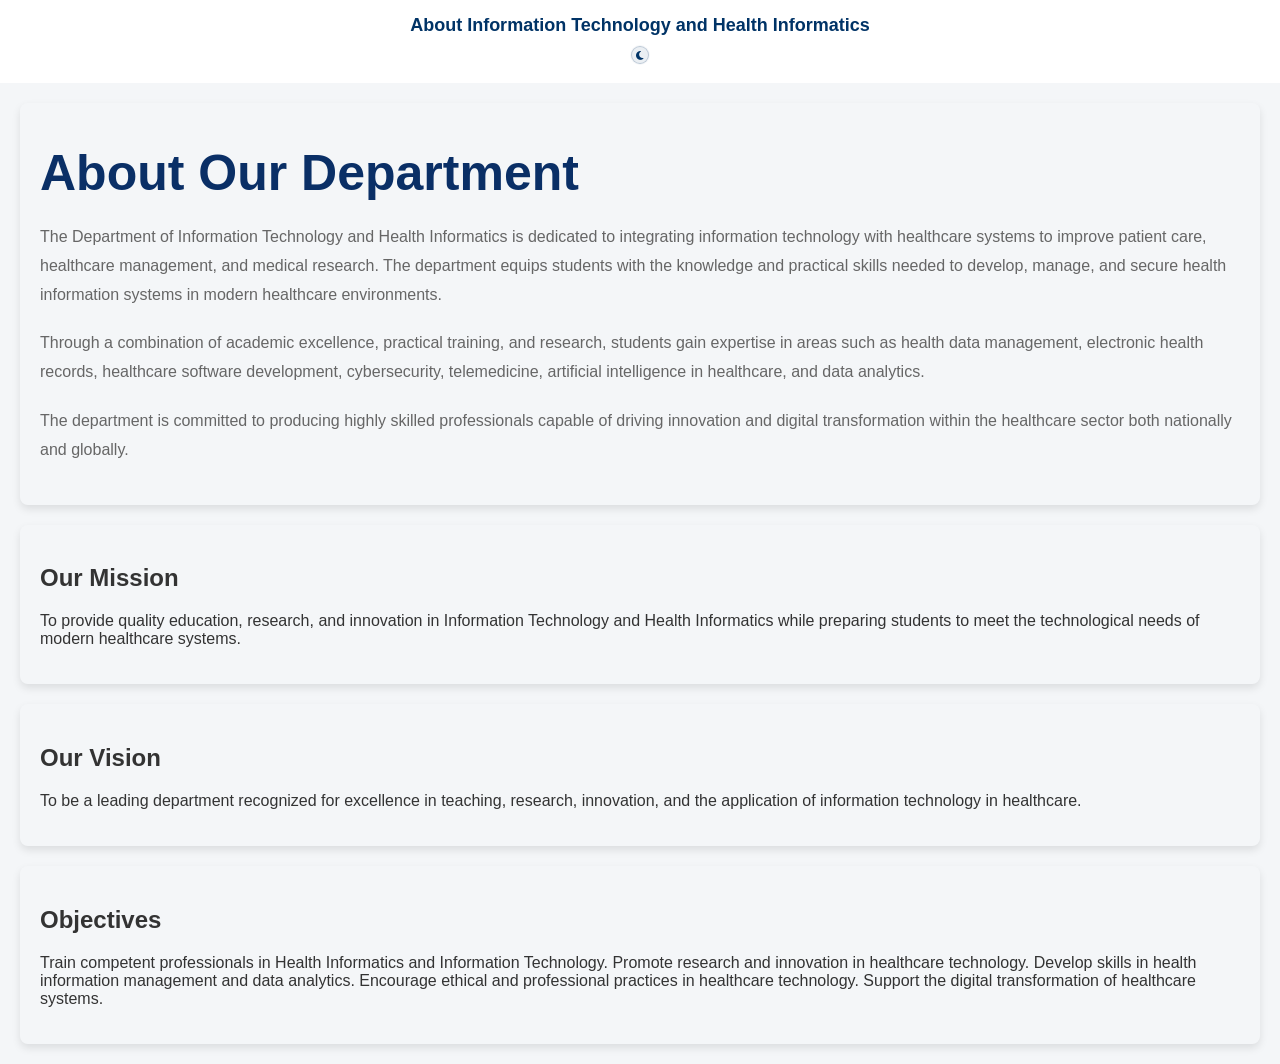
==== about.html @ 82abf234 "Initial commit" ====
<!DOCTYPE html>
<html lang="en">
<head>
    <meta charset="UTF-8">
    <meta name="viewport" content="width=device-width, initial-scale=1.0">
    <title>About-Information Technology and Health Informatics</title>
    <link rel="stylesheet" href="https://cdnjs.cloudflare.com/ajax/libs/font-awesome/6.5.2/css/all.min.css">
    <link rel="stylesheet" href="style.css">
</head>

<header>
    <h1>About Information Technology and Health Informatics</h1>
    <button class="theme-toggle" type="button" aria-label="Toggle dark mode" style="margin: 0 auto 14px; display: flex;"><i class="fa-solid fa-moon"></i></button>
</header>

<main>
    <section>
        <div class="about-content">

        <h2>About Our Department</h2>
        <p>
            The Department of Information Technology and Health Informatics is dedicated to integrating information technology with healthcare systems to improve patient care, healthcare management, and medical research. The department equips students with the knowledge and practical skills needed to develop, manage, and secure health information systems in modern healthcare environments.
        </p>
        <p>
            Through a combination of academic excellence, practical training, and research, students gain expertise in areas such as health data management, electronic health records, healthcare software development, cybersecurity, telemedicine, artificial intelligence in healthcare, and data analytics.
        </p>
        <p>
            The department is committed to producing highly skilled professionals capable of driving innovation and digital transformation within the healthcare sector both nationally and globally.
        </p>
        </div>

        <div class="mission">
        <h2>Our Mission</h2>
        <p>
            To provide quality education, research, and innovation in Information Technology and Health Informatics while preparing students to meet the technological needs of modern healthcare systems.
        </p>
        </div>

        <div class="vision">
        <h2>Our Vision</h2>
        <p>
            To be a leading department recognized for excellence in teaching, research, innovation, and the application of information technology in healthcare.
        </p>
        </div>

        <div class="objectives">
        <h2>Objectives</h2>
        <p>
            Train competent professionals in Health Informatics and Information Technology.
            Promote research and innovation in healthcare technology.
            Develop skills in health information management and data analytics.
            Encourage ethical and professional practices in healthcare technology.
            Support the digital transformation of healthcare systems.
        </p>
        </div>
    </section>
</main>
<body>
    <script>
      const body = document.body;
      const themeButtons = document.querySelectorAll('.theme-toggle');
      const savedTheme = localStorage.getItem('theme');

      const applyTheme = (theme) => {
        const isDark = theme === 'dark';
        body.classList.toggle('dark-mode', isDark);
        themeButtons.forEach((button) => {
          const icon = button.querySelector('i');
          if (!icon) return;
          icon.classList.toggle('fa-moon', !isDark);
          icon.classList.toggle('fa-sun', isDark);
          button.setAttribute('aria-label', isDark ? 'Switch to light mode' : 'Switch to dark mode');
        });
      };

      const preferredTheme = savedTheme || (window.matchMedia('(prefers-color-scheme: dark)').matches ? 'dark' : 'light');
      applyTheme(preferredTheme);

      themeButtons.forEach((button) => {
        button.addEventListener('click', () => {
          const nextTheme = body.classList.contains('dark-mode') ? 'light' : 'dark';
          localStorage.setItem('theme', nextTheme);
          applyTheme(nextTheme);
        });
      });
    </script>
</body>
</html>

<style>
div.about-content, div.mission, div.vision, div.objectives {
    padding: 20px;
    margin: 20px;
    box-shadow: 0 4px 8px rgba(0, 0, 0, 0.1);
    border-radius: 8px;
}
---- style.css ----
:root {
  --bg: #f4f6f8;
  --surface: #ffffff;
  --surface-soft: #f8fafc;
  --surface-alt: #eef5ff;
  --primary: #003366;
  --primary-strong: #0a3d91;
  --primary-soft: #65b1f3;
  --text: #333333;
  --heading: #0a2f66;
  --muted: #666666;
  --nav-text: #233574;
  --border: rgba(17, 58, 74, 0.12);
  --shadow: rgba(0, 0, 0, 0.12);
  --section-title: #113a4a;
  --card-heading: #173a4b;
  --tag: #8da0b3;
}

* {
  box-sizing: border-box;
}

html {
  scroll-behavior: smooth;
}

body {
  margin: 0;
  font-family: Arial, sans-serif;
  background: var(--bg);
  color: var(--text);
  overflow-x: hidden;
  transition: background-color 0.25s ease, color 0.25s ease;
}

body.dark-mode {
  --bg: #0b1220;
  --surface: #111c2d;
  --surface-soft: #16253a;
  --surface-alt: #0c1b2b;
  --primary: #8ec5ff;
  --primary-strong: #79b7ff;
  --primary-soft: #6ab5ff;
  --text: #ecf3ff;
  --heading: #edf6ff;
  --muted: #b8c7d9;
  --nav-text: #dfeeff;
  --border: rgba(255, 255, 255, 0.08);
  --shadow: rgba(0, 0, 0, 0.35);
  --section-title: #eaf4ff;
  --card-heading: #eaf4ff;
  --tag: #a8bdd1;
}

img {
  max-width: 100%;
  display: block;
}

main {
  width: 100%;
}

.top-header {
  background-color: #003366;
  padding: 5px 16px;
  margin-bottom: 0;
  display: flex;
  align-items: center;
  justify-content: space-between;
  width: 100vw;
  margin-left: calc(50% - 50vw);
  margin-right: calc(50% - 50vw);
}

.top-header a,
.top-header a:hover {
  text-decoration: none;
}

.theme-toggle {
  width: 18px;
  height: 18px;
  min-width: 18px;
  min-height: 18px;
  border: 1px solid rgba(255, 255, 255, 0.25);
  border-radius: 50%;
  background: rgba(255, 255, 255, 0.08);
  color: #fff;
  display: inline-flex;
  align-items: center;
  justify-content: center;
  cursor: pointer;
  padding: 0;
  transition: transform 0.2s ease, background 0.2s ease;
}

.theme-toggle:hover {
  transform: translateY(-1px);
  background: rgba(255, 255, 255, 0.14);
}

.theme-toggle i {
  font-size: 10px;
  line-height: 1;
}

nav .theme-toggle,
header > .theme-toggle {
  background: rgba(0, 51, 102, 0.08);
  border-color: rgba(0, 51, 102, 0.2);
  color: var(--primary);
  box-shadow: 0 0 0 1px rgba(0, 51, 102, 0.04);
}

body.dark-mode nav .theme-toggle,
body.dark-mode header > .theme-toggle {
  background: rgba(255, 255, 255, 0.08);
  border-color: rgba(255, 255, 255, 0.18);
  color: var(--text);
  box-shadow: none;
}

.left ul {
  display: flex;
  color: white;
  justify-content: flex-start;
  gap: 12px;
  font-size: 15px;
  list-style: none;
  padding: 0;
  margin: 0;
  margin-left: 20px;
}

.left ul li a {
  color: white;
  text-decoration: none;
  display: flex;
  align-items: center;
  gap: 6px;
}

.left ul li a i {
  color: #8ec5ff;
}

.right {
  display: flex;
  justify-content: flex-end;
  align-items: center;
  font-size: 12px;
  list-style: none;
  gap: 20px;
  color: white;
  margin-left: auto;
  padding: 0;
  margin: 0;
}

.right li a {
  color: white;
  text-decoration: none;
  display: flex;
  align-items: center;
  gap: 6px;
}

.right li a i {
  color: #8ec5ff;
}


header {
    background-color: var(--surface);
    color: var(--text);
    text-align: center;
    padding: 5px;
    position: relative;
    z-index: 1000;
    width: 100vw;
    margin-left: calc(50% - 50vw);
    margin-right: calc(50% - 50vw);
    transition: background-color 0.25s ease, color 0.25s ease;
}

.menu-toggle {
  display: none;
  background-color: white;
  color:  #003366;
  border: none;
  padding: 10px 15px;
  cursor: pointer;
}

header h1 {
  color: #003366;
  margin: 10px;;
  font-size: 18px;
}

.logo {
  background-color: #fff;
  display: flex;
  width: 100%;
  height: 50px;
  align-items: left;
  border-radius: 150px;
  justify-content: left;
  gap: 1px;
}

.header-container .logo div {
  display: flex;
  flex-direction: column;
  align-items: flex-start;
  justify-content: center;
  line-height: 1.2;
}

.header-container .logo div span {
  color: #003366;
  font-weight: 700;
}

nav {
  padding: 5px;
  text-align: center;
  margin-top: -50px;
}
.dropdown{
    position:relative;
}

.dropdown-content{

    position:absolute;
    top:100%;
    left: -70px;
    min-width:240px;
    background:white;
    border-radius:10px;
    list-style:none;
    padding:10px 0;
    box-shadow:0 10px 30px rgba(0,0,0,.15);
    opacity:0;
    visibility:hidden;
    transform:translateY(15px);
    transition:.35s;
    z-index:999;
}

.dropdown-content li{
    width:100%;
}

.dropdown-content li a{

    display:block;
    padding:15px 20px;
    color:#1b2b5a;
    text-decoration:none;
    font-weight:500;
    transition:.3s;
}

.dropdown-content li a:hover{
    background:#0A3D91;
    color:white;
    padding-left:30px;
}

.dropdown:hover .dropdown-content{
    opacity:1;
    visibility:visible;
    transform:translateY(0);
}

.dropdown i{
    margin-left:5px;
    font-size:12px;
    transition:.3s;
}

.dropdown:hover i{
    transform:rotate(180deg);
}

nav a {
  color: var(--nav-text);
  margin: 0 15px;
  font-weight: bolder;
  text-decoration: none;
}

nav a:hover {
  text-decoration: underline;
  text-decoration-color: #003366;
  text-decoration-thickness: 2px;
}

nav ul {
    display: flex;
    flex-wrap: wrap;
    gap: 10px;
    list-style: none;
    justify-content: flex-end;
    align-items: center;
}

.hero {
  height: 75vh;
  background: linear-gradient(rgba(0,0,0,0.55), rgba(0,0,0,0.55)),
              url("format.jpeg");
  background-size: cover;
  background-position: center;
  background-attachment: fixed;
  background-repeat:repeat;

  display: flex;
  flex-direction: column;
  justify-content: center;
  align-items: center;
  text-align: center;
  color: white;
  padding: 20px;
  animation:slideRight 1.9s ease forwards;
}

@keyframes slideRight{

    from{

        opacity:0;

        transform:translateX(120px);

    }

    to{

        opacity:1;

        transform:translateX(0);

    }
}

.hero-content {
  max-width: 800px;
  display: flex;
  font-family: 'Syne', sans-serif;
  flex-direction: column;
  align-items: center;
  justify-content: center;
}

.hero-content h1 {
  line-height: 1.1;
  font-size: 70px;
  margin: 10px 0;
}
.hero-content h2 {
  justify-content: center;
  line-height: 1.5;
  margin-top: 15px;
}

.hero-content h3 {
  color: #65b1f3;
  margin-bottom: 15px;
  font-size: 25px;
  line-height: 1.2;
}


.hero-content button {
  padding: 14px 28px;
  border: none;
  color: white;
  font-size: 16px;
  border-radius: 6px;
  cursor: pointer;
}

button {
  background: #003366;
  color: white;
  border: none;
  margin-top: 5px;
  padding: 12px 22px;
  border-radius: 6px;
  align-self: center;
  cursor: pointer;
}

button a {
  color: white;
  text-decoration: none;
}


.statistics{
    width:100%;
    display:flex;
    justify-content:center;
    align-items:center;
    position:relative;
    margin-top:-40px;
    z-index:100;
}

.stat-box{
    width:92%;
    max-width:1000px;
    background:#fff;
    border-radius:16px;
    display:flex;
    justify-content:space-between;
    align-items:center;
    padding:12px 14px;
    box-shadow:0 10px 28px rgba(0,0,0,.12);
    overflow:hidden;
    margin:0 auto;
}

.stat{
    flex:1;
    display:flex;
    align-items:center;
    justify-content:center;
    gap:12px;
    padding:6px 10px;
}

.icon{
    width:50px;
    height:50px;
    background:#eef5ff;
    border-radius:16px;
    display:flex;
    justify-content:center;
    align-items:center;
    font-size:22px;
    color:#0A3D91;
    flex-shrink:0;
}

.text h2 {
    margin:0;
    font-size:28px;
    color:#0A3D91;
    font-weight:700;
}

.text p {
    color:#666;
    font-size:15px;
    margin-top:3px;
}

.divider {
    width:1px;
    height:80px;
    background:#ddd;
}

.about {
    width:90%;
    max-width:1200px;
    margin:120px auto;
    display:flex;
    justify-content:space-between;
    align-items:center;
    gap:80px;
}

.about-image {
    flex:1;
    position:relative;
    margin-top: -300px;
}

.main-image {
    width:100%;
    border-radius:20px;
    margin-top: 150px;
    display:block;
}

.small-image {
    width:220px;
    position:absolute;
    right:-40px;
    bottom:-40px;
    border-radius:20px;
    border:8px solid white;
    box-shadow:0 15px 40px rgba(0,0,0,.2);
}

.about-content {
    flex:1;
    margin-top: -50px;;
}

.about-content span {
    color:#1b6ef3;
    font-weight:700;
    letter-spacing:1px;
}

.about-content h2 {
    font-size:50px;
    color:#0A2F66;
    margin:20px 0;
    line-height:1.2;
}

.about-content p {
    color:#666;
    line-height:1.8;
    margin-bottom:20px;
}

.features {
    display:grid;
    grid-template-columns:repeat(2,1fr);
    gap:20px;
    margin:30px 0;

}

.features div {
    color:#333;
    font-weight:600;
}

.about-btn {
    display:inline-block;
    background:#003B8E;
    color:white;
    text-decoration:none;
    text-decoration-color: white;
    margin-top: -200px;
    padding:15px 35px;
    border-radius:8px;
    transition:.3s;
}

.about-btn a {
    color:white;
    text-decoration:none;
    text-decoration-color: white;
}

.about-btn:hover {
    background:#0a58ca;

}


/* =========================================
   RESEARCH & INNOVATION
========================================= */

.research-section{
    margin-top: -110px;
    padding:100px 8%;
}


/* Main Container */

.research-container{
    max-width:1200px;
    margin:auto;
}


/* Heading */

.research-heading{
    text-align:center;
    max-width:750px;
    margin:0 auto 65px;
}

.research-heading > span{

    display:inline-block;

    color:#0A3D91;

    font-size:14px;

    font-weight:700;

    letter-spacing:3px;

    margin-bottom:15px;

}

.research-heading h2{

    font-size:44px;

    line-height:1.2;

    color:#173A4B;

    margin:0 0 20px;

}

.research-heading h2 strong{

    color:#0A3D91;

}

.research-heading p{

    color:#6b7280;

    line-height:1.8;

    font-size:16px;

}


/* =========================================
   MAIN RESEARCH CONTENT
========================================= */

.research-main{

    display:grid;

    grid-template-columns:1fr 1fr;

    gap:70px;

    align-items:center;

}


/* Image */

.research-image{

    position:relative;

    height:520px;

    border-radius:20px;

    overflow:hidden;

}

.research-image img{

    width:100%;

    height:100%;

    object-fit:cover;

    display:block;

    transition:.6s ease;

}

.research-image:hover img{

    transform:scale(1.05);

}


/* Image label */

.research-image-label{

    position:absolute;

    left:25px;

    bottom:25px;

    display:flex;

    align-items:center;

    gap:10px;

    background:#0A3D91;

    color:#ffffff;

    padding:13px 20px;

    border-radius:8px;

    font-size:14px;

    font-weight:600;

}

.research-image-label i{

    font-size:18px;

}


/* =========================================
   CONTENT
========================================= */

.research-content{

    padding-right:20px;

}

.research-subtitle{

    color:#0A3D91;

    font-size:13px;

    font-weight:700;

    letter-spacing:2px;

}

.research-content h3{

    color:#173A4B;

    font-size:36px;

    line-height:1.25;

    margin:15px 0 20px;

}

.research-content p{

    color:#68737d;

    line-height:1.8;

    margin-bottom:15px;

}


/* Research list */

.research-list{

    display:grid;

    grid-template-columns:1fr 1fr;

    gap:15px;

    margin:30px 0;

}

.research-item{

    display:flex;

    align-items:center;

    gap:12px;

    color:#173A4B;

    font-weight:600;

}

.research-item i{

    width:38px;

    height:38px;

    display:flex;

    align-items:center;

    justify-content:center;

    background:#eef6ff;

    color:#0A3D91;

    border-radius:50%;

}


/* Button */

.research-btn{

    display:inline-flex;

    align-items:center;

    gap:12px;

    background:#0A3D91;

    color:#ffffff;

    padding:14px 25px;

    border-radius:6px;

    text-decoration:none;

    font-weight:600;

    transition:.3s;

}

.research-btn:hover{

    background:#062b68;

    transform:translateX(5px);

}

/* =========================================
   STAFF PREVIEW - HOME PAGE
========================================= */

.staff-preview {
    width: 100%;
    padding: 90px 0;

   
}

.staff-preview-container {
    width: min(1170px, 90%);
    margin: 0 auto;
}


/* =========================================
   SECTION HEADING
========================================= */

.staff-preview-heading {
    max-width: 700px;

    margin: 0 auto 50px;

    text-align: center;
}

.staff-preview-heading span {
    display: block;

    margin-bottom: 10px;

    color: #8da0b3;

    font-size: 14px;

    font-weight: 600;

    letter-spacing: 3px;
}

.staff-preview-heading h2 {
    margin: 0 0 15px;

    color: #113a4a;

    font-size: 40px;

    line-height: 1.2;
}

.staff-preview-heading p {
    margin: 0;

    color: #697785;

    font-size: 15px;

    line-height: 1.8;
}


/* =========================================
   HOD FEATURE
========================================= */

.hod-preview {
    display: grid;

    grid-template-columns: 42% 58%;

    max-width: 1000px;

    margin: 0 auto;

    background: #f8fafc;

    overflow: hidden;

    box-shadow:
        0 10px 35px rgba(0, 0, 0, 0.07);
}


/* =========================================
   HOD IMAGE
========================================= */

.hod-preview-image {
    height: 390px;

    overflow: hidden;
}

.hod-preview-image img {
    width: 100%;
    height: 100%;

    display: block;

    object-fit: cover;

    transition: transform 0.5s ease;
}

.hod-preview:hover .hod-preview-image img {
    transform: scale(1.04);
}


/* =========================================
   HOD CONTENT
========================================= */

.hod-preview-content {
    padding: 50px;

    display: flex;

    flex-direction: column;

    justify-content: center;
}

.hod-preview-label {
    display: block;

    margin-bottom: 12px;

    color: #59d9ae;

    font-size: 12px;

    font-weight: 700;

    letter-spacing: 2px;
}

.hod-preview-content h3 {
    margin: 0 0 15px;

    color: #113a4a;

    font-size: 32px;
}

.hod-preview-course {
    margin: 0 0 15px;

    color: #113a4a;

    font-size: 15px;

    font-weight: 600;
}

.hod-preview-course i {
    margin-right: 8px;

    color: #59d9ae;
}

.hod-preview-description {
    max-width: 520px;

    margin: 0;

    color: #697785;

    font-size: 15px;

    line-height: 1.8;
}


/* =========================================
   MEET STAFF BUTTON
========================================= */

.hod-preview-button {
    display: inline-flex;

    align-items: center;

    gap: 10px;

    width: fit-content;

    margin-top: 25px;

    padding: 12px 20px;

    background: #113a4a;

    color: #ffffff;

    text-decoration: none;

    font-size: 13px;

    font-weight: 600;

    transition: all 0.3s ease;
}

.hod-preview-button:hover {
    background: #59d9ae;

    color: #113a4a;

    transform: translateY(-2px);
}

.hod-preview-button i {
    transition: transform 0.3s ease;
}

.hod-preview-button:hover i {
    transform: translateX(5px);
}


/* =========================================
   TABLET
========================================= */

body.dark-mode .top-header,
body.dark-mode header,
body.dark-mode .stat-box,
body.dark-mode .news-card,
body.dark-mode .hod-preview,
body.dark-mode .news-content,
body.dark-mode .about-btn,
body.dark-mode .research-main,
body.dark-mode .news-section,
body.dark-mode .staff-preview {
  background-color: var(--surface);
}

body.dark-mode .stat-box,
body.dark-mode .news-card,
body.dark-mode .hod-preview,
body.dark-mode .research-item,
body.dark-mode .feature,
body.dark-mode .mission,
body.dark-mode .vision,
body.dark-mode .objectives,
body.dark-mode .about-content,
body.dark-mode .news-content {
  box-shadow: 0 12px 30px var(--shadow);
}

body.dark-mode .dropdown-content {
  background: var(--surface);
  box-shadow: 0 10px 30px rgba(0, 0, 0, 0.35);
}

body.dark-mode .dropdown-content li a,
body.dark-mode .about-content p,
body.dark-mode .features div,
body.dark-mode .research-heading h2,
body.dark-mode .research-content h3,
body.dark-mode .research-content p,
body.dark-mode .news-header h2,
body.dark-mode .news-content h3,
body.dark-mode .news-content p,
body.dark-mode .staff-preview-heading h2,
body.dark-mode .staff-preview-heading p,
body.dark-mode .hod-preview-content h3,
body.dark-mode .hod-preview-description,
body.dark-mode .text p,
body.dark-mode .about-content h2,
body.dark-mode .logo h1,
body.dark-mode .hero-content h2,
body.dark-mode .hero-content h3,
body.dark-mode .hero-content h1,
body.dark-mode .news-meta,
body.dark-mode .research-item,
body.dark-mode .research-item span,
body.dark-mode .news-meta span,
body.dark-mode .small-title,
body.dark-mode .research-subtitle,
body.dark-mode .research-heading > span,
body.dark-mode .about-content span,
body.dark-mode .hod-preview-label,
body.dark-mode .staff-preview-heading span,
body.dark-mode .research-image-label {
  color: var(--text);
}

body.dark-mode .about-content h2,
body.dark-mode .research-heading h2,
body.dark-mode .research-content h3,
body.dark-mode .news-header h2,
body.dark-mode .news-content h3,
body.dark-mode .staff-preview-heading h2,
body.dark-mode .hod-preview-content h3,
body.dark-mode .logo h1 {
  color: var(--heading);
}

body.dark-mode .text h2,
body.dark-mode .research-heading h2 strong,
body.dark-mode .research-subtitle,
body.dark-mode .about-content span,
body.dark-mode .research-image-label,
body.dark-mode .news-meta i,
body.dark-mode .hod-preview-course i,
body.dark-mode .hod-preview-button:hover i,
body.dark-mode .research-item i {
  color: var(--primary-strong);
}

body.dark-mode .icon,
body.dark-mode .research-item i,
body.dark-mode .date-badge,
body.dark-mode .research-image-label,
body.dark-mode .hod-preview-button:hover {
  background: var(--surface-alt);
}

body.dark-mode .divider,
body.dark-mode .news-meta,
body.dark-mode .dropdown-content li a,
body.dark-mode .news-content hr {
  border-color: var(--border);
}

body.dark-mode .hero {
  background: linear-gradient(rgba(0,0,0,0.72), rgba(0,0,0,0.72)), url("format.jpeg") center/cover no-repeat;
}

body.dark-mode .logo {
  background: transparent;
}

body.dark-mode .news-arrows button,
body.dark-mode .news-content .read-more,
body.dark-mode .about-btn,
body.dark-mode .hod-preview-button,
body.dark-mode button,
body.dark-mode .research-btn {
  background: var(--primary);
  color: #0b1220;
}

body.dark-mode .news-arrows button:hover,
body.dark-mode .news-content .read-more:hover,
body.dark-mode .about-btn:hover,
body.dark-mode .hod-preview-button:hover,
body.dark-mode button:hover,
body.dark-mode .research-btn:hover {
  filter: brightness(1.12);
}

@media (max-width: 800px) {

    .hod-preview {
        grid-template-columns: 1fr;
    }

    .hod-preview-image {
        height: 350px;
    }

    .hod-preview-content {
        padding: 40px;
    }

}


/* =========================================
   MOBILE
========================================= */

@media (max-width: 600px) {

    .staff-preview {
        padding: 65px 0;
    }

    .staff-preview-heading {
        margin-bottom: 35px;
    }

    .staff-preview-heading h2 {
        font-size: 32px;
    }

    .staff-preview-heading p {
        font-size: 14px;
    }

    .hod-preview-image {
        height: 300px;
    }

    .hod-preview-content {
        padding: 30px;
    }

    .hod-preview-content h3 {
        font-size: 27px;
    }

}

/* =========================================
   NEWS SECTION
========================================= */

.news-section {
    width: 100%;
    padding: 80px 0 90px;
    margin: 0;
    margin-bottom: -40px;
}

/* Keep the news container independent
   from other .container elements */
.news-section .container {
    width: min(1170px, 90%);
    margin: 0 auto;
    padding: 0;
}

/* =========================================
   NEWS HEADER
========================================= */

.news-header {
    display: flex;
    justify-content: space-between;
    align-items: flex-end;
    margin-bottom: 45px;
}

.news-header > div:not(.news-arrows) {
    display: flex;
    flex-direction: column;
    align-items: flex-start;
}

.small-title {
    display: block;
    color: #8da0b3;
    font-size: 15px;
    font-weight: 500;
    letter-spacing: 4px;
    margin-bottom: 12px;
    text-transform: uppercase;
}

.news-header h2 {
    margin: 0;
    color: #113a4a;
    font-size: 48px;
    line-height: 1.15;
    font-weight: 700;
}

/* =========================================
   ARROW BUTTONS
========================================= */

.news-arrows {
    display: flex;
    gap: 12px;
    flex-shrink: 0;
    flex-direction: row;
    align-items: center;
}

.news-arrows button {
    width: 46px;
    height: 46px;
    border: 1px solid #113a4a;
    border-radius: 5px;
    background: #ffffff;
    color: #113a4a;
    display: inline-flex;
    align-items: center;
    justify-content: center;
    cursor: pointer;
    transition: all 0.3s ease;
}

.news-arrows button:hover {
    background: #113a4a;
    color: #ffffff;
}

.news-arrows button i {
    font-size: 15px;
}

/* =========================================
   NEWS SLIDER
========================================= */

.news-slider {
    width: 100%;
    overflow: hidden;
}

.news-track {
    display: flex;
    width: 100%;
    gap: 36px;
    transition: transform 0.5s ease;
}

/* =========================================
   NEWS CARD
========================================= */

.news-card {
    flex: 0 0 calc((100% - 36px) / 2);
    display: flex;
    height: 50%;
    margin-bottom: 60px;
    min-height: 370px;
    background: #ffffff;
    overflow: hidden;
    box-shadow: 0 8px 25px rgba(0, 0, 0, 0.05);
}

/* =========================================
   NEWS IMAGE
========================================= */

.news-image {
    position: relative;
    width: 42%;
    min-width: 42%;
    overflow: hidden;
}

.news-image img {
    display: block;
    width: 100%;
    height: 100%;
    object-fit: cover;
}

/* =========================================
   DATE BADGE
========================================= */

.date-badge {
    position: absolute;
    left: 16px;
    bottom: 16px;
    width: 72px;
    height: 72px;
    background: #59e0b3;
    color: #ffffff;
    display: flex;
    flex-direction: column;
    align-items: center;
    justify-content: center;
    z-index: 2;
}

.date-badge h3 {
    margin: 0;
    font-size: 30px;
    line-height: 1;
    font-weight: 700;
}

.date-badge span {
    margin-top: 4px;
    font-size: 12px;
    line-height: 1;
}

/* =========================================
   NEWS CONTENT
========================================= */

.news-content {
    width: 58%;
    padding: 30px 32px;
    display: flex;
    flex-direction: column;
    justify-content: flex-start;
}

.news-content h3 {
    margin: 0 0 20px;
    color: #113a4a;
    font-size: 23px;
    line-height: 1.35;
    font-weight: 700;
}

.news-meta {
    display: flex;
    align-items: center;
    flex-wrap: wrap;
    gap: 20px;
    padding-bottom: 16px;
    border-bottom: 1px solid #e5e9ed;
    color: #82909d;
    font-size: 14px;
}

.news-meta span {
    display: flex;
    align-items: center;
    gap: 7px;
}

.news-meta i {
    color: #59d9ae;
}

.news-content p {
    margin: 20px 0 0;
    color: #697785;
    font-size: 16px;
    line-height: 1.8;
}

/* =========================================
   READ MORE BUTTON
========================================= */

.news-content .read-more {
    display: inline-block;
    align-self: flex-start;
    margin-top: 24px;
    padding: 11px 22px;
    background: #113a4a;
    color: #ffffff;
    text-decoration: none;
    border-radius: 4px;
    font-size: 14px;
    font-weight: 600;
    transition: 0.3s ease;
}

.news-content .read-more:hover {
    background: #59d9ae;
    color: #ffffff;
}

/* =========================================
   TABLET
========================================= */

@media (max-width: 900px) {

    .news-header h2 {
        font-size: 40px;
    }

    .news-card {
        flex: 0 0 100%;
    }

    .news-track {
        gap: 20px;
    }
}

/* =========================================
   MOBILE
========================================= */

@media (max-width: 600px) {

    .news-section {
        padding: 60px 0 70px;
    }

    .news-header {
        align-items: flex-start;
        gap: 25px;
        margin-bottom: 30px;
    }

    .news-header h2 {
        font-size: 32px;
    }

    .small-title {
        font-size: 13px;
        letter-spacing: 3px;
    }

    .news-arrows button {
        width: 40px;
        height: 40px;
    }

    .news-card {
        flex-direction: column;
        min-height: auto;
    }

    .news-image {
        width: 100%;
        min-width: 100%;
        height: 250px;
    }

    .news-content {
        width: 100%;
        padding: 25px;
    }

    .news-content h3 {
        font-size: 21px;
    }

    .news-meta {
        gap: 12px;
    }
}


footer {
  background: linear-gradient(rgba(0,0,0,0.55), rgba(0,0,0,0.55)),
              url("format.jpeg");
  color: white;
  background-attachment: fixed;
  background-size: cover;
  margin-top: 50px;
  margin-bottom: -100px;
  text-align: center;
  padding: 0;
  width: 100vw;
  max-width: none;
  margin-left: calc(50% - 50vw);
  margin-right: calc(50% - 50vw);
}

.footer-container {
    display:grid;
    grid-template-columns:repeat(auto-fit,minmax(250px,1fr));
    gap:50px;
    width: min(1200px, 90%);
    margin: 0 auto;
    padding: 20px 5px;
}

.footer-box h3{
    margin-top:10px;
    color:#fff;
    margin-left:50px;
}

.footer-box h2 {
    margin-left: 0;
    margin-top: 0;
    font-size: 17px;
}

.footer-box p {
    font-size: 14px;
    color:#ddd;
    line-height:1.8;
}

.footer-box ul {
    list-style:none;
    padding:0;
}

.footer-box ul li{
    margin-bottom:15px;
}

.footer-box ul li a{
    color:#ddd;
    text-decoration:none;
    transition:.3s;
}

.footer-box ul li a:hover{
    color:#58A6FF;
    padding-left:8px;
}

.footer-box img {
    width: 70px;
    justify-content: left;
    display: flex;
    margin-bottom: -50px;
    border-radius: 150px;
}

.footer-bottom {
    text-align:center;
    border-top:1px solid rgba(255,255,255,.2);
    margin-top:-10px;
    padding-top:20px;
    color:#ccc;
}

.footer-brand {
    margin-right: 0;
}


.fade-in {
    animation: fadeIn 2s ease-in;
}

@keyframes fadeIn {
    from {
        opacity: 0;
    }

    to {
        opacity: 1;
    }
}

@media screen and (max-width: 768px) {
  .cards {
    flex-direction: column;
    align-items: center;
  }

  header {
    padding: 20px
  }

  nav {
    display: block;
    margin: 10px 0;
  }

  nav ul {
    flex-direction: column;
    align-items: center;
  }

  hero {
    height: auto;
    padding: 20px;
    text-align: center
  }
}

/* =========================================
   GALLERY PAGE
========================================= */

.gallery-page {
    width: 100%;
    padding: 90px 0 100px;
    background: #f8fafc;
}

.gallery-container {
    width: min(1170px, 90%);
    margin: 0 auto;
}


/* =========================================
   GALLERY HEADER
========================================= */

.gallery-header {
    text-align: center;
    max-width: 750px;
    margin: 0 auto 45px;
}

.gallery-small-title {
    display: block;

    color: #8da0b3;
    font-size: 15px;
    font-weight: 500;

    letter-spacing: 4px;

    margin-bottom: 12px;
}

.gallery-header h1 {
    margin: 0 0 18px;

    color: #113a4a;

    font-size: 48px;
    line-height: 1.15;

    font-weight: 700;
}

.gallery-header p {
    margin: 0;

    color: #697785;

    font-size: 16px;
    line-height: 1.8;
}


/* =========================================
   FILTER BUTTONS
========================================= */

.gallery-filters {
    display: flex;
    justify-content: center;
    align-items: center;

    gap: 10px;

    flex-wrap: wrap;

    margin-bottom: 40px;
}

.gallery-filter {
    border: 1px solid #d6dfe5;

    background: #ffffff;

    color: #113a4a;

    padding: 10px 22px;

    border-radius: 4px;

    font-size: 14px;
    font-weight: 600;

    cursor: pointer;

    transition: all 0.3s ease;
}

.gallery-filter:hover,
.gallery-filter.active {
    background: #113a4a;
    border-color: #113a4a;

    color: #ffffff;
}


/* =========================================
   GALLERY GRID
========================================= */

.gallery-grid {
    display: grid;

    grid-template-columns:
        repeat(4, 1fr);

    gap: 22px;
}


/* =========================================
   GALLERY ITEM
========================================= */

.gallery-item {
    position: relative;

    height: 250px;

    overflow: hidden;

    background: #ffffff;

    border-radius: 5px;

    box-shadow:
        0 8px 25px rgba(0, 0, 0, 0.06);

    cursor: pointer;
}

.gallery-item img {
    width: 100%;
    height: 100%;

    object-fit: cover;

    display: block;

    transition:
        transform 0.5s ease;
}

.gallery-item:hover img {
    transform: scale(1.08);
}


/* =========================================
   IMAGE OVERLAY
========================================= */

.gallery-overlay {
    position: absolute;

    left: 0;
    right: 0;
    bottom: 0;

    padding: 22px;

    display: flex;
    justify-content: space-between;
    align-items: flex-end;

    background:
        linear-gradient(
            transparent,
            rgba(0, 0, 0, 0.82)
        );

    color: #ffffff;

    transform: translateY(100%);

    transition:
        transform 0.35s ease;
}

.gallery-item:hover .gallery-overlay {
    transform: translateY(0);
}

.gallery-overlay span {
    font-size: 11px;

    letter-spacing: 2px;

    color: #59e0b3;

    font-weight: 600;
}

.gallery-overlay h3 {
    margin: 5px 0 0;

    font-size: 17px;

    line-height: 1.3;

    color: #ffffff;
}


/* =========================================
   VIEW BUTTON
========================================= */

.gallery-view {
    width: 38px;
    height: 38px;

    border: 1px solid rgba(255,255,255,0.5);

    border-radius: 50%;

    background: rgba(255,255,255,0.12);

    color: #ffffff;

    display: flex;
    align-items: center;
    justify-content: center;

    cursor: pointer;

    flex-shrink: 0;

    transition: all 0.3s ease;
}

.gallery-view:hover {
    background: #59e0b3;

    border-color: #59e0b3;

    color: #113a4a;
}


/* =========================================
   HIDDEN GALLERY ITEMS
========================================= */

.gallery-item.hide {
    display: none;
}


/* =========================================
   TABLET
========================================= */

@media (max-width: 1000px) {

    .gallery-grid {
        grid-template-columns:
            repeat(3, 1fr);
    }

}


/* =========================================
   SMALL TABLET
========================================= */

@media (max-width: 750px) {

    .gallery-grid {
        grid-template-columns:
            repeat(2, 1fr);
    }

    .gallery-header h1 {
        font-size: 40px;
    }

}


/* =========================================
   MOBILE
========================================= */

@media (max-width: 550px) {

    .gallery-page {
        padding: 60px 0 70px;
    }

    .gallery-container {
        width: 90%;
    }

    .gallery-header h1 {
        font-size: 32px;
    }

    .gallery-header p {
        font-size: 15px;
    }

    .gallery-grid {
        grid-template-columns: 1fr;

        gap: 18px;
    }

    .gallery-item {
        height: 280px;
    }

    .gallery-overlay {
        transform: translateY(0);
    }

}

/* =========================================
   STAFF PAGE
========================================= */

.staff-page {
    width: 100%;
    padding: 90px 0 100px;
    background: #f8fafc;
}

.staff-container {
    width: min(1170px, 90%);
    margin: 0 auto;
}


/* =========================================
   STAFF HEADER
========================================= */

.staff-header {
    max-width: 760px;
    margin: 0 auto 60px;
    text-align: center;
}

.staff-header span {
    display: block;

    color: #003366;

    font-size: 15px;
    font-weight: 500;

    letter-spacing: 4px;

    margin-bottom: 12px;
}

.staff-small-title {
    display: block;

    color: #8da0b3;

    font-size: 15px;
    font-weight: 500;

    letter-spacing: 4px;

    margin-bottom: 12px;
}

.staff-header h1 {
    margin: 0 0 18px;

    color: #113a4a;

    font-size: 48px;
    line-height: 1.15;
}

.staff-header p {
    margin: 0;

    color: #697785;

    font-size: 16px;
    line-height: 1.8;
}


/* =========================================
   HOD SECTION
========================================= */

.hod-section {
    display: grid;

    grid-template-columns: 40% 60%;

    background: #ffffff;

    margin-bottom: 80px;

    box-shadow:
        0 10px 35px rgba(0, 0, 0, 0.06);

    overflow: hidden;
}

.hod-image {
    height: 400px;
}

.hod-image img {
    width: 100%;
    height: 100%;

    display: block;

    object-fit: cover;
}

.hod-content {
    padding: 55px;

    display: flex;
    flex-direction: column;
    justify-content: center;
}

.staff-role {
    display: inline-block;

    color: #59d9ae;

    font-size: 13px;
    font-weight: 700;

    letter-spacing: 2px;

    margin-bottom: 15px;
}

.hod-content h2 {
    margin: 0 0 20px;

    color: #113a4a;

    font-size: 34px;
}

.hod-content p {
    margin: 0;

    color: #697785;

    font-size: 16px;

    line-height: 1.8;
}

.hod-content .staff-course {
    margin-bottom: 18px;

    color: #113a4a;

    font-weight: 600;
}

.staff-course i {
    margin-right: 8px;

    color: #59d9ae;
}


/* =========================================
   STAFF SECTION TITLE
========================================= */

.staff-section-title {
    margin-bottom: 35px;
}

.staff-section-title span {
    display: block;

    color: #8da0b3;

    font-size: 14px;

    letter-spacing: 3px;

    margin-bottom: 8px;
}

.staff-section-title h2 {
    margin: 0;

    color: #113a4a;

    font-size: 36px;
}


/* =========================================
   STAFF GRID
========================================= */

.staff-grid {
    display: grid;

    grid-template-columns:
        repeat(4, 1fr);

    gap: 25px;
}


/* =========================================
   STAFF CARD
========================================= */

.staff-card {
    background: #ffffff;

    overflow: hidden;

    box-shadow:
        0 8px 25px rgba(0, 0, 0, 0.06);

    transition:
        transform 0.3s ease,
        box-shadow 0.3s ease;
}

.staff-card:hover {
    transform: translateY(-7px);

    box-shadow:
        0 15px 35px rgba(0, 0, 0, 0.10);
}


/* =========================================
   STAFF PHOTO
========================================= */

.staff-photo {
    width: 100%;
    height: 270px;

    overflow: hidden;

    background: #e8eef2;
}

.staff-photo img {
    width: 100%;
    height: 100%;

    display: block;

    object-fit: cover;

    transition:
        transform 0.5s ease;
}

.staff-card:hover .staff-photo img {
    transform: scale(1.05);
}


/* =========================================
   STAFF INFORMATION
========================================= */

.staff-info {
    padding: 25px;
}

.staff-position {
    display: block;

    color: #59d9ae;

    font-size: 11px;
    font-weight: 700;

    letter-spacing: 1.5px;

    text-transform: uppercase;

    margin-bottom: 8px;
}

.staff-info h3 {
    margin: 0 0 14px;

    color: #113a4a;

    font-size: 21px;
}

.staff-info p {
    margin: 0;

    color: #697785;

    font-size: 14px;

    line-height: 1.6;
}

.staff-info p i {
    color: #59d9ae;

    margin-right: 7px;
}


/* =========================================
   PROFILE BUTTON
========================================= */

.staff-profile {
    margin-top: 20px;

    padding: 10px 0;

    border: none;

    background: transparent;

    color: #113a4a;

    font-size: 13px;

    font-weight: 700;

    cursor: pointer;

    transition: 0.3s ease;
}

.staff-profile i {
    margin-left: 6px;

    transition: transform 0.3s ease;
}

.staff-profile:hover {
    color: #59d9ae;
}

.staff-profile:hover i {
    transform: translateX(5px);
}


/* =========================================
   TABLET
========================================= */

@media (max-width: 1000px) {

    .staff-grid {
        grid-template-columns:
            repeat(2, 1fr);
    }

    .hod-section {
        grid-template-columns: 1fr 1fr;
    }

}


/* =========================================
   MOBILE
========================================= */

@media (max-width: 650px) {

    .staff-page {
        padding: 60px 0 70px;
    }

    .staff-header {
        margin-bottom: 45px;
    }

    .staff-header h1 {
        font-size: 34px;
    }

    .staff-header p {
        font-size: 15px;
    }

    .hod-section {
        display: block;

        margin-bottom: 60px;
    }

    .hod-image {
        height: 320px;
    }

    .hod-content {
        padding: 30px;
    }

    .hod-content h2 {
        font-size: 28px;
    }

    .staff-section-title h2 {
        font-size: 30px;
    }

    .staff-grid {
        grid-template-columns: 1fr;
    }

    .staff-photo {
        height: 320px;
    }

}
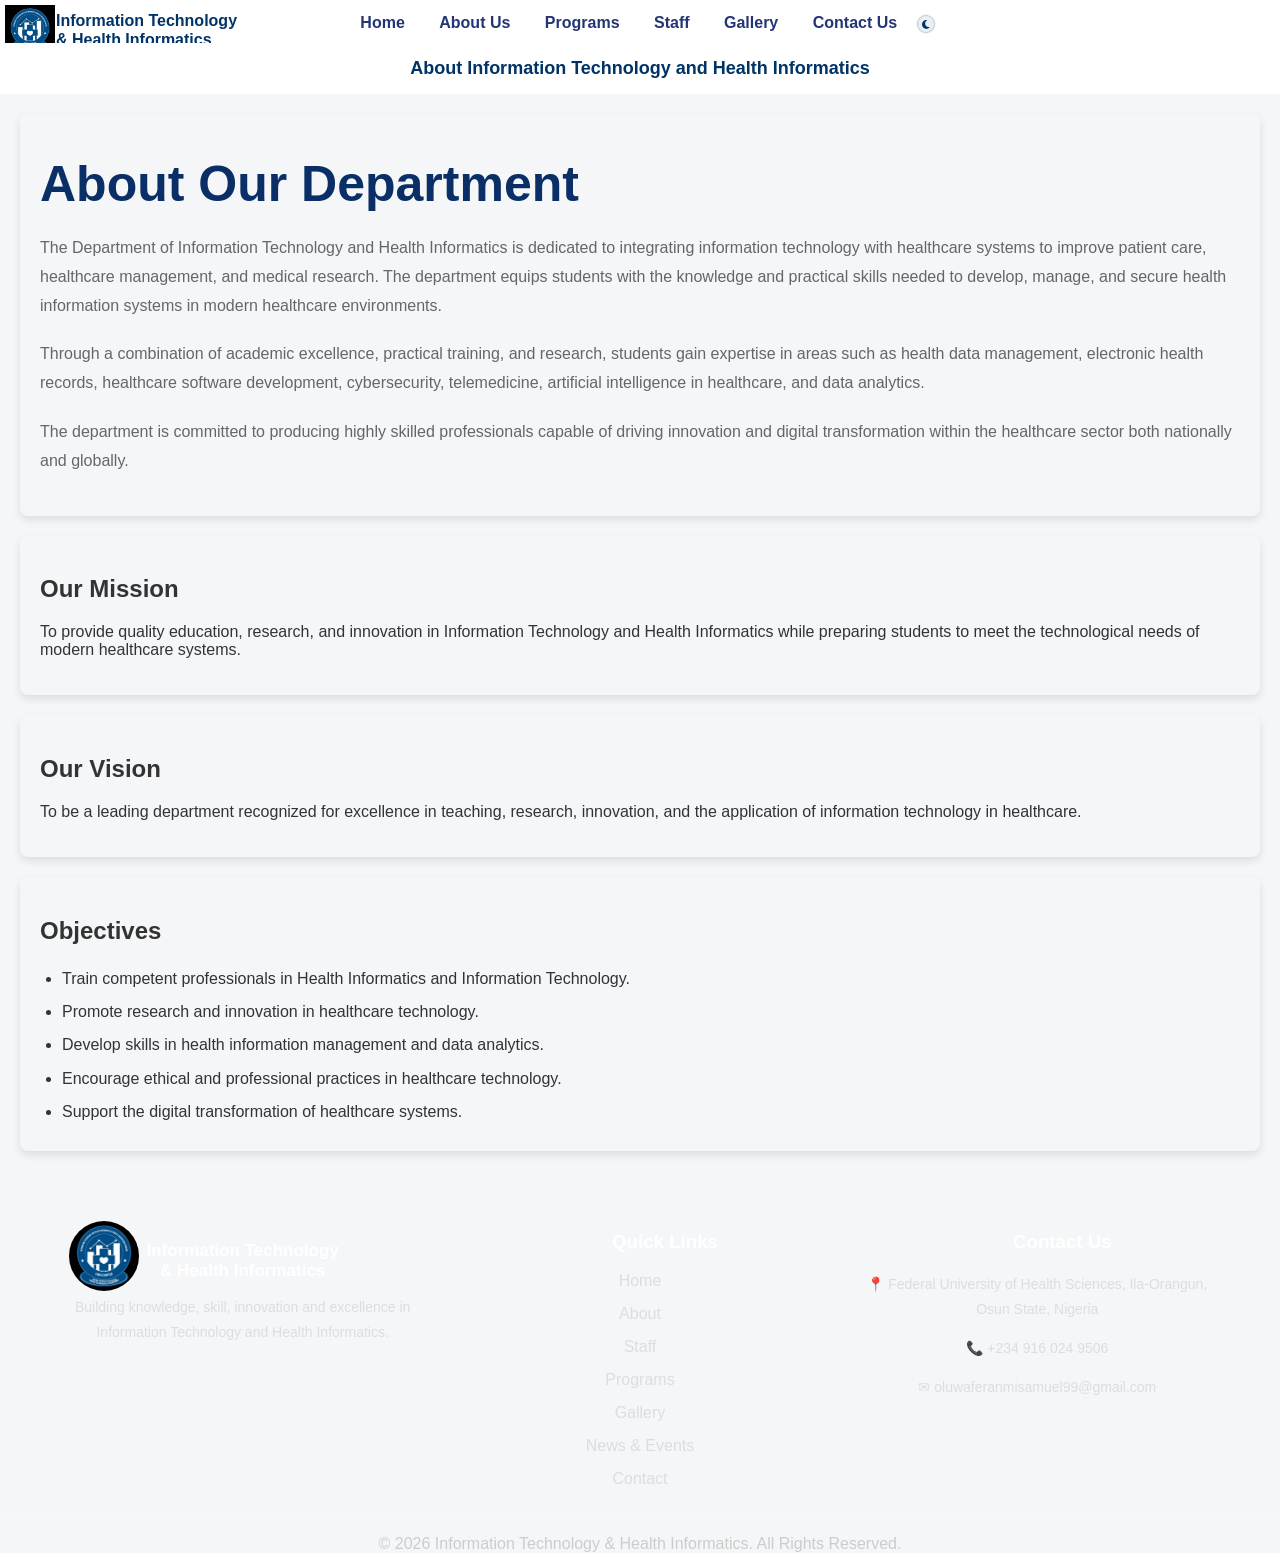
==== commit 36d5fd97: "New changes to the codes" ====
--- a/about.html
+++ b/about.html
@@ -3,14 +3,61 @@
 <head>
     <meta charset="UTF-8">
     <meta name="viewport" content="width=device-width, initial-scale=1.0">
-    <title>About-Information Technology and Health Informatics</title>
+    <title>About Us | Information Technology &amp; Health Informatics</title>
+    <meta name="description" content="Learn about the mission, vision and objectives of the Department of Information Technology and Health Informatics.">
+    <link rel="icon" href="ITH.jpeg" type="image/jpeg">
     <link rel="stylesheet" href="https://cdnjs.cloudflare.com/ajax/libs/font-awesome/6.5.2/css/all.min.css">
     <link rel="stylesheet" href="style.css">
+    <style>
+    div.about-content, div.mission, div.vision, div.objectives {
+        padding: 20px;
+        margin: 20px;
+        box-shadow: 0 4px 8px rgba(0, 0, 0, 0.1);
+        border-radius: 8px;
+    }
+    </style>
 </head>
+<body>
+    <header>
+
+        <div class="header-container">
+
+            <a href="index.html" class="logo">
+
+                <img src="ITH.jpeg"
+                     alt="ITH Department Logo">
+
+                <div>
+                    <span>Information Technology</span>
+                    <span>& Health Informatics</span>
+                </div>
+
+            </a>
+
+            <nav>
+
+                <a href="index.html">Home</a>
+
+                <a href="about.html" class="active">About Us</a>
+
+                <a href="#" data-coming-soon>Programs</a>
+
+                <a href="staff.html">Staff</a>
+
+                <a href="gallery.html">Gallery</a>
+
+                <a href="contact.html">Contact Us</a>
+
+                <button class="theme-toggle" type="button" aria-label="Toggle dark mode"><i class="fa-solid fa-moon"></i></button>
+
+            </nav>
+
+        </div>
+
+    </header>
 
 <header>
     <h1>About Information Technology and Health Informatics</h1>
-    <button class="theme-toggle" type="button" aria-label="Toggle dark mode" style="margin: 0 auto 14px; display: flex;"><i class="fa-solid fa-moon"></i></button>
 </header>
 
 <main>
@@ -45,52 +92,66 @@
 
         <div class="objectives">
         <h2>Objectives</h2>
-        <p>
-            Train competent professionals in Health Informatics and Information Technology.
-            Promote research and innovation in healthcare technology.
-            Develop skills in health information management and data analytics.
-            Encourage ethical and professional practices in healthcare technology.
-            Support the digital transformation of healthcare systems.
-        </p>
+        <ul>
+            <li>Train competent professionals in Health Informatics and Information Technology.</li>
+            <li>Promote research and innovation in healthcare technology.</li>
+            <li>Develop skills in health information management and data analytics.</li>
+            <li>Encourage ethical and professional practices in healthcare technology.</li>
+            <li>Support the digital transformation of healthcare systems.</li>
+        </ul>
         </div>
     </section>
 </main>
-<body>
-    <script>
-      const body = document.body;
-      const themeButtons = document.querySelectorAll('.theme-toggle');
-      const savedTheme = localStorage.getItem('theme');
 
-      const applyTheme = (theme) => {
-        const isDark = theme === 'dark';
-        body.classList.toggle('dark-mode', isDark);
-        themeButtons.forEach((button) => {
-          const icon = button.querySelector('i');
-          if (!icon) return;
-          icon.classList.toggle('fa-moon', !isDark);
-          icon.classList.toggle('fa-sun', isDark);
-          button.setAttribute('aria-label', isDark ? 'Switch to light mode' : 'Switch to dark mode');
-        });
-      };
+    <footer>
 
-      const preferredTheme = savedTheme || (window.matchMedia('(prefers-color-scheme: dark)').matches ? 'dark' : 'light');
-      applyTheme(preferredTheme);
+    <div class="footer-container">
 
-      themeButtons.forEach((button) => {
-        button.addEventListener('click', () => {
-          const nextTheme = body.classList.contains('dark-mode') ? 'light' : 'dark';
-          localStorage.setItem('theme', nextTheme);
-          applyTheme(nextTheme);
-        });
-      });
-    </script>
+        <!-- Department Information -->
+        <div class="footer-box">
+            <img src="ITH.jpeg" alt="departmental logo">
+            <h2>Information Technology <br>
+                &amp; Health Informatics</h2>
+            <p>
+                Building knowledge, skill, innovation and excellence in
+                Information Technology and Health Informatics.
+            </p>
+
+        </div>
+        <!-- Quick Links -->
+        <div class="footer-box">
+            <h3>Quick Links</h3>
+            <ul>
+                <li><a href="index.html">Home</a></li>
+                <li><a href="about.html">About</a></li>
+                <li><a href="staff.html">Staff</a></li>
+                <li><a href="#" data-coming-soon>Programs</a></li>
+                <li><a href="gallery.html">Gallery</a></li>
+                <li><a href="index.html#news">News & Events</a></li>
+                <li><a href="contact.html">Contact</a></li>
+            </ul>
+        </div>
+
+        <!-- Contact -->
+        <div class="footer-box">
+            <h3>Contact Us</h3>
+            <p>📍 Federal University of Health Sciences, Ila-Orangun, Osun State, Nigeria</p>
+            <p>📞 +234 916 024 9506</p>
+            <p>✉ oluwaferanmisamuel99@gmail.com</p>
+        </div>
+
+    </div>
+
+    <div class="footer-bottom">
+
+        © 2026 Information Technology & Health Informatics.
+        All Rights Reserved.
+
+    </div>
+
+</footer>
+
+    <script src="theme.js"></script>
+    <script src="coming-soon.js"></script>
 </body>
-</html>
-
-<style>
-div.about-content, div.mission, div.vision, div.objectives {
-    padding: 20px;
-    margin: 20px;
-    box-shadow: 0 4px 8px rgba(0, 0, 0, 0.1);
-    border-radius: 8px;
-}+</html>
--- a/style.css
+++ b/style.css
@@ -69,9 +69,9 @@
   display: flex;
   align-items: center;
   justify-content: space-between;
-  width: 100vw;
-  margin-left: calc(50% - 50vw);
-  margin-right: calc(50% - 50vw);
+  width: 100%;
+  margin-left: 0;
+  margin-right: 0;
 }
 
 .top-header a,
@@ -179,9 +179,9 @@
     padding: 5px;
     position: relative;
     z-index: 1000;
-    width: 100vw;
-    margin-left: calc(50% - 50vw);
-    margin-right: calc(50% - 50vw);
+    width: 100%;
+    margin-left: 0;
+    margin-right: 0;
     transition: background-color 0.25s ease, color 0.25s ease;
 }
 
@@ -198,6 +198,12 @@
   color: #003366;
   margin: 10px;;
   font-size: 18px;
+}
+
+.logo,
+.logo:hover,
+.logo:focus-visible {
+  text-decoration: none;
 }
 
 .logo {
@@ -1584,10 +1590,10 @@
   margin-bottom: -100px;
   text-align: center;
   padding: 0;
-  width: 100vw;
+  width: 100%;
   max-width: none;
-  margin-left: calc(50% - 50vw);
-  margin-right: calc(50% - 50vw);
+  margin-left: 0;
+  margin-right: 0;
 }
 
 .footer-container {
@@ -1692,10 +1698,9 @@
     align-items: center;
   }
 
-  hero {
-    height: auto;
+  .hero {
     padding: 20px;
-    text-align: center
+    text-align: center;
   }
 }
 
@@ -2437,4 +2442,497 @@
         height: 320px;
     }
 
+}
+
+
+/* =========================================
+   MOBILE MENU (hamburger)
+========================================= */
+
+@media screen and (max-width: 768px) {
+
+  .menu-toggle {
+    display: block;
+    position: absolute;
+    top: 8px;
+    right: 12px;
+    z-index: 1001;
+    background: transparent;
+    color: var(--primary);
+    border: 1px solid var(--border);
+    border-radius: 6px;
+    font-size: 22px;
+    line-height: 1;
+    padding: 8px 12px;
+  }
+
+  /* Menu is hidden until the button is tapped */
+  #main-nav {
+    display: none;
+    margin: 0;
+  }
+
+  #main-nav.open {
+    display: block;
+  }
+
+  #main-nav ul {
+    flex-direction: column;
+    align-items: center;
+    padding: 0;
+    margin: 0;
+  }
+
+  /* Programs sub-menu: shown as an indented list (no hover on touch screens) */
+  .dropdown-content {
+    position: static;
+    min-width: 0;
+    opacity: 1;
+    visibility: visible;
+    transform: none;
+    box-shadow: none;
+    padding: 0;
+  }
+
+  .dropdown-content li a {
+    padding: 10px 20px;
+    font-size: 14px;
+  }
+
+  .dropdown-content li a:hover {
+    padding-left: 20px;
+  }
+
+  .dropdown i {
+    display: none;
+  }
+}
+
+/* Page-title banners (about / contact) in dark mode */
+body.dark-mode header > h1 {
+  color: var(--heading);
+}
+
+
+/* =========================================
+   "COMING SOON" MESSAGE
+========================================= */
+
+.coming-soon-toast {
+  position: fixed;
+  left: 50%;
+  bottom: calc(24px + env(safe-area-inset-bottom, 0px));
+  transform: translateX(-50%);
+  z-index: 2000;
+  max-width: 90%;
+  padding: 12px 22px;
+  border-radius: 8px;
+  background: #003366;
+  color: #fff;
+  font-size: 15px;
+  box-shadow: 0 6px 20px rgba(0, 0, 0, 0.25);
+  opacity: 0;
+  pointer-events: none;
+  transition: opacity 0.25s ease;
+}
+
+.coming-soon-toast.show {
+  opacity: 1;
+}
+
+body.dark-mode .coming-soon-toast {
+  background: var(--surface-soft);
+  color: var(--text);
+  border: 1px solid var(--border);
+}
+
+@media (prefers-reduced-motion: reduce) {
+  .coming-soon-toast {
+    transition: none;
+  }
+}
+
+
+/* =========================================
+   HERO BUTTON (a single link, same look as before)
+========================================= */
+
+.hero-cta {
+  background: #003366;
+  color: white;
+  border: none;
+  margin-top: 5px;
+  padding: 12px 22px;
+  border-radius: 6px;
+  align-self: center;
+  cursor: pointer;
+  text-decoration: none;
+}
+
+body.dark-mode .hero-cta {
+  background: var(--primary);
+  color: #0b1220;
+}
+
+body.dark-mode .hero-cta:hover {
+  filter: brightness(1.12);
+}
+
+
+/* =========================================
+   ABOUT PAGE - OBJECTIVES LIST
+========================================= */
+
+.objectives ul {
+  margin: 0;
+  padding-left: 22px;
+  line-height: 1.7;
+}
+
+.objectives li {
+  margin-bottom: 6px;
+}
+
+
+/* =========================================
+   KEYBOARD FOCUS
+   Two-tone ring so it shows on light and dark backgrounds
+========================================= */
+
+a:focus-visible,
+button:focus-visible,
+[tabindex]:focus-visible {
+  outline: 2px solid #ffffff;
+  outline-offset: 2px;
+  box-shadow: 0 0 0 4px #0a3d91;
+}
+
+
+/* =========================================
+   REDUCED MOTION
+========================================= */
+
+@media (prefers-reduced-motion: reduce) {
+
+  html {
+    scroll-behavior: auto;
+  }
+
+  *,
+  *::before,
+  *::after {
+    animation-duration: 0.01ms !important;
+    animation-delay: 0s !important;
+    animation-iteration-count: 1 !important;
+    transition-duration: 0.01ms !important;
+    transition-delay: 0s !important;
+  }
+}
+
+
+/* =========================================
+   GALLERY - overlay reachable by keyboard and touch
+========================================= */
+
+.gallery-item:focus-within .gallery-overlay {
+  transform: translateY(0);
+}
+
+@media (hover: none) {
+  .gallery-overlay {
+    transform: translateY(0);
+  }
+}
+
+
+/* =========================================
+   GALLERY LIGHTBOX
+========================================= */
+
+body.lightbox-open {
+  overflow: hidden;
+}
+
+.lightbox {
+  position: fixed;
+  inset: 0;
+  z-index: 3000;
+  display: none;
+  align-items: center;
+  justify-content: center;
+  gap: 16px;
+  padding: 24px 16px;
+  background: rgba(0, 0, 0, 0.9);
+}
+
+.lightbox.open {
+  display: flex;
+}
+
+.lightbox-figure {
+  margin: 0;
+  max-width: min(92vw, 1100px);
+  text-align: center;
+}
+
+.lightbox-img {
+  max-width: 100%;
+  max-height: 78vh;
+  object-fit: contain;
+  margin: 0 auto;
+  border-radius: 6px;
+}
+
+.lightbox-caption {
+  margin-top: 12px;
+  color: #ffffff;
+  font-size: 16px;
+}
+
+.lightbox-close,
+.lightbox-nav {
+  width: 44px;
+  height: 44px;
+  min-width: 44px;
+  margin: 0;
+  padding: 0;
+  border: 1px solid rgba(255, 255, 255, 0.5);
+  border-radius: 50%;
+  background: rgba(255, 255, 255, 0.12);
+  color: #ffffff;
+  display: flex;
+  align-items: center;
+  justify-content: center;
+  cursor: pointer;
+}
+
+/* keep the viewer buttons the same in dark mode (a global dark-mode button rule would recolor them) */
+body.dark-mode .lightbox-close,
+body.dark-mode .lightbox-nav {
+  background: rgba(255, 255, 255, 0.12);
+  color: #ffffff;
+}
+
+.lightbox-close:hover,
+.lightbox-nav:hover,
+body.dark-mode .lightbox-close:hover,
+body.dark-mode .lightbox-nav:hover {
+  background: #59e0b3;
+  border-color: #59e0b3;
+  color: #113a4a;
+}
+
+.lightbox-close {
+  position: absolute;
+  top: calc(16px + env(safe-area-inset-top, 0px));
+  right: 16px;
+}
+
+.lightbox-nav.is-hidden {
+  display: none;
+}
+
+@media (max-width: 600px) {
+
+  .lightbox {
+    flex-wrap: wrap;
+    align-content: center;
+  }
+
+  .lightbox-figure {
+    order: 1;
+    width: 100%;
+  }
+
+  .lightbox-prev {
+    order: 2;
+  }
+
+  .lightbox-next {
+    order: 3;
+  }
+}
+
+
+/* =========================================
+   DARK MODE FIXES
+   (header logo text, Staff page, Gallery page, a few home page items)
+========================================= */
+
+/* Header logo text on the sub-pages (was dark navy on a dark header) */
+body.dark-mode .header-container .logo div span {
+  color: var(--heading);
+}
+
+/* Links inside buttons (e.g. "Discover More") need dark text on the light dark-mode button */
+body.dark-mode button a,
+body.dark-mode .about-btn a {
+  color: #0b1220;
+}
+
+/* Home page: Head of Department preview course line */
+body.dark-mode .hod-preview-course {
+  color: var(--text);
+}
+
+/* ----- Staff page ----- */
+body.dark-mode .staff-page {
+  background: var(--bg);
+}
+
+body.dark-mode .hod-section,
+body.dark-mode .staff-card {
+  background: var(--surface);
+}
+
+body.dark-mode .staff-photo {
+  background: var(--surface-soft);
+}
+
+body.dark-mode .staff-header h1,
+body.dark-mode .hod-content h2,
+body.dark-mode .hod-content .staff-course,
+body.dark-mode .staff-section-title h2,
+body.dark-mode .staff-info h3 {
+  color: var(--heading);
+}
+
+body.dark-mode .staff-small-title,
+body.dark-mode .staff-section-title span {
+  color: var(--tag);
+}
+
+body.dark-mode .staff-header p,
+body.dark-mode .hod-content p,
+body.dark-mode .staff-info p {
+  color: var(--muted);
+}
+
+/* ----- Gallery page ----- */
+body.dark-mode .gallery-page {
+  background: var(--bg);
+}
+
+body.dark-mode .gallery-item {
+  background: var(--surface);
+}
+
+body.dark-mode .gallery-header h1 {
+  color: var(--heading);
+}
+
+body.dark-mode .gallery-header p {
+  color: var(--muted);
+}
+
+body.dark-mode .gallery-small-title {
+  color: var(--tag);
+}
+
+
+/* News slider: vertical page scroll stays native, horizontal swipes move the slider */
+.news-slider {
+  touch-action: pan-y;
+}
+
+/* News slider arrows: dim when there is nothing further in that direction */
+.news-arrows button:disabled {
+  opacity: 0.4;
+  cursor: not-allowed;
+}
+
+.news-arrows button:disabled:hover {
+  filter: none;
+}
+
+
+/* =========================================
+   NEWS CARDS: equal height + hover zoom
+========================================= */
+
+/* All cards take the height of the tallest card in the row */
+.news-card {
+  height: auto;
+  align-self: stretch;
+  transition: transform 0.35s ease, box-shadow 0.35s ease;
+}
+
+/* The photo fills its space but no longer decides the card's height,
+   so tall and wide photos give the same card size */
+.news-image img {
+  position: absolute;
+  inset: 0;
+  width: 100%;
+  height: 100%;
+  object-fit: cover;
+}
+
+/* Extra room around the slider so a zoomed card is not cut off at the edges */
+.news-slider {
+  width: auto;
+  padding: 24px 16px;
+  margin: -24px -16px;
+}
+
+/* Zoom when the mouse is over a card (mouse / trackpad only) */
+@media (hover: hover) and (pointer: fine) {
+  .news-card:hover {
+    transform: scale(1.04);
+    box-shadow: 0 16px 28px -8px rgba(0, 0, 0, 0.25);
+    position: relative;
+    z-index: 2;
+  }
+}
+
+/* A little more side room on wider screens so the hover shadow fades out fully */
+@media (hover: hover) and (pointer: fine) and (min-width: 700px) {
+  .news-slider {
+    padding: 24px 32px;
+    margin: -24px -32px;
+  }
+}
+
+
+/* =========================================
+   TOP BAR ON PHONES
+   Stack into two centred rows so every item
+   (including the dark mode button) fits on screen
+========================================= */
+
+@media (max-width: 700px) {
+
+  .top-header {
+    flex-direction: column;
+    align-items: stretch;
+    gap: 8px;
+    padding: 8px 12px;
+  }
+
+  .top-header .left ul {
+    flex-wrap: wrap;
+    justify-content: center;
+    gap: 4px 16px;
+    margin: 0;
+    font-size: 13px;
+  }
+
+  .top-header .right {
+    flex-wrap: wrap;
+    justify-content: center;
+    gap: 8px 18px;
+    margin: 0;
+  }
+
+  /* larger tap target for the dark mode button on touch screens */
+  .top-header .theme-toggle {
+    width: 28px;
+    height: 28px;
+    min-width: 28px;
+    min-height: 28px;
+    margin-left: 0;
+  }
+
+  .top-header .theme-toggle i {
+    font-size: 13px;
+  }
 }
